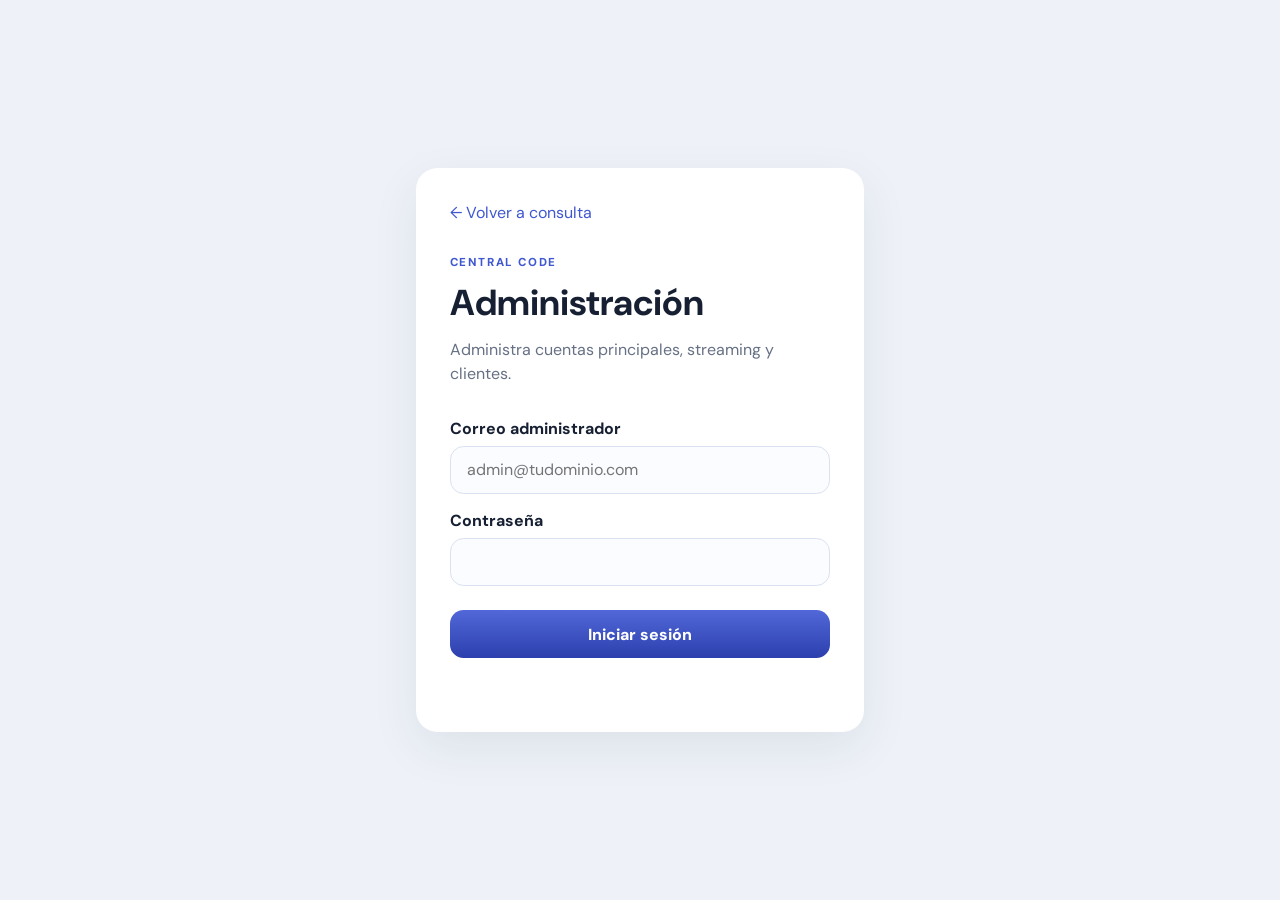
==== static/admin.html @ c5ded58b "Publica CentralCode con consulta OTP, panel admin y tienda. Co-authored-by: Cursor <cursoragent@curs" ====
<!doctype html>
<html lang="es">
  <head>
    <meta charset="utf-8">
    <meta name="viewport" content="width=device-width, initial-scale=1">
    <title>Administración - Central Code</title>
    <link rel="preconnect" href="https://fonts.googleapis.com">
    <link rel="preconnect" href="https://fonts.gstatic.com" crossorigin>
    <link href="https://fonts.googleapis.com/css2?family=DM+Sans:ital,opsz,wght@0,9..40,400;0,9..40,500;0,9..40,600;0,9..40,700;1,9..40,400&display=swap" rel="stylesheet">
    <link rel="stylesheet" href="/static/style.css">
  </head>
  <body class="admin-page">
    <main class="admin-shell">
      <section id="login-view" class="card narrow">
        <a class="back-link" href="/">← Volver a consulta</a>
        <p class="eyebrow">CENTRAL CODE</p>
        <h1>Administración</h1>
        <p class="intro">Administra cuentas principales, streaming y clientes.</p>
        <form id="login-form">
          <label for="admin-email">Correo administrador</label>
          <input id="admin-email" type="email" autocomplete="username" required placeholder="admin@tudominio.com">
          <label for="admin-password">Contraseña</label>
          <input id="admin-password" type="password" autocomplete="current-password" required>
          <button type="submit">Iniciar sesión</button>
        </form>
        <p id="login-message" class="message"></p>
      </section>

      <section id="dashboard" class="admin-app" hidden>
        <aside class="admin-sidebar">
          <div class="sidebar-brand">
            <div class="brand-mark" aria-hidden="true"></div>
            <div>
              <p class="banner-kicker">Central Code</p>
              <strong class="banner-title">Panel admin</strong>
            </div>
          </div>

          <nav class="sidebar-nav" aria-label="Secciones">
            <button type="button" class="nav-item active" data-panel="overview">
              <span class="tab-label">Resumen</span>
              <small>Estado general</small>
            </button>
            <button type="button" class="nav-item" data-panel="main">
              <span class="tab-label">Principales</span>
              <small>Bandejas IMAP</small>
            </button>
            <button type="button" class="nav-item" data-panel="streaming">
              <span class="tab-label">Streaming</span>
              <small>Cuentas de plataforma</small>
            </button>
            <button type="button" class="nav-item" data-panel="clients">
              <span class="tab-label">Clientes</span>
              <small>Celulares y accesos</small>
            </button>
            <button type="button" class="nav-item" data-panel="assign">
              <span class="tab-label">Asociar</span>
              <small>Vincular cuentas</small>
            </button>
            <button type="button" class="nav-item" data-panel="shop">
              <span class="tab-label">Tienda</span>
              <small>Precios y combos</small>
            </button>
          </nav>

          <div class="sidebar-footer">
            <a class="banner-link" href="/">Consulta pública</a>
            <button id="logout-button" class="banner-logout" type="button">Cerrar sesión</button>
          </div>
        </aside>

        <div class="admin-main">
          <header class="admin-topbar">
            <div>
              <p class="eyebrow" id="panel-eyebrow">ESTADO GENERAL</p>
              <h1 id="panel-title">Resumen</h1>
            </div>
            <p id="dashboard-message" class="message top-message"></p>
          </header>

          <div class="admin-content">
            <section class="admin-panel active" data-panel="overview">
              <div class="stats-grid" id="summary-stats"></div>
              <article class="card panel-card">
                <h2>Cuentas por vencer</h2>
                <div id="expiring-list" class="cards-list"></div>
              </article>
              <article class="card panel-card">
                <div class="card-head">
                  <div>
                    <h2>Actividad reciente</h2>
                    <p class="form-hint">Quién entró y qué cambió en el panel.</p>
                  </div>
                </div>
                <div id="audit-list" class="audit-timeline"></div>
              </article>
            </section>

            <section class="admin-panel" data-panel="main" hidden>
              <div class="panel-stack">
                <article class="card panel-card">
                  <div class="card-head">
                    <h2 id="main-form-title">Agregar cuenta principal</h2>
                    <button id="main-cancel-edit" class="secondary compact" type="button" hidden>Cancelar</button>
                  </div>
                  <p class="form-hint">Bandeja real donde llegan todos los códigos. El alias que das a los clientes (ej. cinecolred+bat@gmail.com) apunta a esta misma bandeja.</p>
                  <form id="main-account-form" class="admin-form-grid">
                    <input id="main-edit-id" type="hidden" value="">
                    <div>
                      <label for="main-name">Nombre</label>
                      <input id="main-name" required placeholder="Bandeja RSD">
                    </div>
                    <div>
                      <label for="main-email">Correo IMAP (cuenta principal)</label>
                      <input id="main-email" type="email" required placeholder="cinecolred@gmail.com">
                    </div>
                    <div>
                      <label for="main-password">Contraseña / app password</label>
                      <input id="main-password" type="password" placeholder="Obligatoria al crear">
                    </div>
                    <div>
                      <label for="main-domain">Dominio</label>
                      <input id="main-domain" required placeholder="gmail.com" value="gmail.com">
                    </div>
                    <div>
                      <label for="main-imap-host">Host IMAP</label>
                      <input id="main-imap-host" required placeholder="imap.gmail.com" value="imap.gmail.com">
                    </div>
                    <div>
                      <label for="main-imap-port">Puerto IMAP</label>
                      <input id="main-imap-port" type="number" min="1" max="65535" value="993" required>
                    </div>
                    <div>
                      <label for="main-imap-folder">Carpeta</label>
                      <input id="main-imap-folder" value="INBOX" required>
                    </div>
                    <div class="form-actions">
                      <button id="main-submit" type="submit">Agregar cuenta principal</button>
                    </div>
                  </form>
                </article>
                <article class="card panel-card">
                  <div class="card-head">
                    <h2>Listado</h2>
                    <input id="main-search" class="search-input" type="search" placeholder="Buscar...">
                  </div>
                  <div id="main-accounts-list" class="cards-list"></div>
                </article>
              </div>
            </section>

            <section class="admin-panel" data-panel="streaming" hidden>
              <div class="panel-stack">
                <article class="card panel-card">
                  <div class="card-head">
                    <h2 id="account-form-title">Agregar cuenta de streaming</h2>
                    <button id="account-cancel-edit" class="secondary compact" type="button" hidden>Cancelar</button>
                  </div>
                  <form id="account-form">
                    <input id="account-edit-id" type="hidden" value="">
                    <label for="account-platform">Plataforma (producto de Tienda)</label>
                    <select id="account-platform" required>
                      <option value="">Selecciona un producto</option>
                    </select>
                    <p class="form-hint">Las plataformas salen de los productos activos en Tienda. Si no ves ninguna, créalas allí primero.</p>                    <label for="account-main">Cuenta principal (bandeja IMAP)</label>
                    <select id="account-main">
                      <option value="">Usar IMAP de .env</option>
                    </select>
                    <label for="account-email">Correo alias (el que das a los clientes)</label>
                    <input id="account-email" type="email" required placeholder="cinecolred+bat@gmail.com">
                    <p id="alias-preview" class="form-hint">Ese alias llega a la bandeja de la cuenta principal. No se modifica.</p>
                    <label for="account-name">Nombre de la cuenta</label>
                    <input id="account-name" required placeholder="Cuenta familiar">
                    <label for="account-password">Contraseña de la cuenta</label>
                    <input id="account-password" placeholder="Obligatoria al crear">
                    <label for="account-expires">Fecha de vencimiento</label>
                    <input id="account-expires" type="datetime-local" required>
                    <button id="account-submit" type="submit">Agregar cuenta</button>
                  </form>
                </article>
                <article class="card panel-card">
                  <div class="card-head">
                    <h2>Listado</h2>
                    <input id="account-search" class="search-input" type="search" placeholder="Buscar...">
                  </div>
                  <div id="accounts-list" class="cards-list"></div>
                </article>
              </div>
            </section>

            <section class="admin-panel" data-panel="clients" hidden>
              <div class="panel-stack">
                <article class="card panel-card">
                  <div class="card-head">
                    <h2 id="client-form-title">Agregar cliente</h2>
                    <button id="client-cancel-edit" class="secondary compact" type="button" hidden>Cancelar</button>
                  </div>
                  <form id="client-form">
                    <input id="client-edit-id" type="hidden" value="">
                    <label for="client-name">Nombre completo</label>
                    <input id="client-name" required>
                    <label for="client-phone">Celular</label>
                    <input id="client-phone" type="tel" required>
                    <button id="client-submit" type="submit">Agregar cliente</button>
                  </form>
                </article>
                <article class="card panel-card">
                  <div class="card-head">
                    <h2>Listado</h2>
                    <input id="client-search" class="search-input" type="search" placeholder="Buscar...">
                  </div>
                  <div id="clients-list" class="cards-list"></div>
                </article>
              </div>
            </section>

            <section class="admin-panel" data-panel="assign" hidden>
              <div class="panel-stack">
                <article class="card panel-card">
                  <h2>Asociar cuenta a cliente</h2>
                  <p class="form-hint">Vincula una cuenta de streaming con el celular del cliente. El acceso a códigos vence automáticamente 30 días después de la fecha de asociación.</p>
                  <form id="assignment-form" class="assign-form">
                    <div>
                      <label for="assignment-client">Cliente</label>
                      <select id="assignment-client" required><option value="">Cliente</option></select>
                    </div>
                    <div>
                      <label for="assignment-account">Cuenta</label>
                      <select id="assignment-account" required><option value="">Cuenta</option></select>
                    </div>
                    <div>
                      <label for="assignment-date">Fecha de asociación</label>
                      <input id="assignment-date" type="datetime-local" required>
                    </div>
                    <div class="form-actions">
                      <button type="submit">Asociar</button>
                    </div>
                  </form>
                  <div class="urgency-legend">
                    <span class="legend-label">Leyenda:</span>
                    <span class="badge green">Más de 20 días</span>
                    <span class="badge yellow">Menos de 20 días</span>
                    <span class="badge red">Menos de 10 días</span>
                  </div>
                </article>
                <article class="card panel-card">
                  <div class="card-head">
                    <h2>Asociaciones</h2>
                    <input id="assignment-search" class="search-input" type="search" placeholder="Buscar...">
                  </div>
                  <div id="assignments-list" class="cards-list"></div>
                </article>
              </div>
            </section>

            <section class="admin-panel" data-panel="shop" hidden>
              <div class="stats-grid" id="shop-summary-stats"></div>
              <div class="shop-admin-tabs" role="tablist">
                <button type="button" class="shop-tab active" data-shop-tab="products">Productos</button>
                <button type="button" class="shop-tab" data-shop-tab="combos">Combos</button>
                <button type="button" class="shop-tab" data-shop-tab="discounts">Descuentos</button>
                <button type="button" class="shop-tab" data-shop-tab="stock">Cuentas</button>
              </div>

              <div class="shop-admin-pane active" data-shop-tab="products">
                <div class="panel-stack">
                  <article class="card panel-card">
                    <div class="card-head">
                      <h2 id="shop-product-form-title">Agregar producto</h2>
                      <button id="shop-product-cancel" class="secondary compact" type="button" hidden>Cancelar</button>
                    </div>
                    <form id="shop-product-form" class="admin-form-grid">
                      <input id="shop-product-edit-id" type="hidden" value="">
                      <div>
                        <label for="shop-product-label">Nombre</label>
                        <input id="shop-product-label" required placeholder="Netflix">
                      </div>
                      <div>
                        <label for="shop-product-key">Clave (opcional)</label>
                        <input id="shop-product-key" placeholder="netflix">
                      </div>
                      <div>
                        <label for="shop-product-price">Precio COP</label>
                        <input id="shop-product-price" type="number" min="0" step="1000" required placeholder="25000">
                      </div>
                      <div>
                        <label for="shop-product-category">Categoría</label>
                        <input id="shop-product-category" list="shop-category-list" required value="Streaming">
                        <datalist id="shop-category-list"></datalist>
                      </div>
                      <div>
                        <label for="shop-product-active">Estado</label>
                        <select id="shop-product-active">
                          <option value="1">Activo</option>
                          <option value="0">Oculto</option>
                        </select>
                      </div>
                      <div class="full-row">
                        <label for="shop-product-blurb">Descripción</label>
                        <input id="shop-product-blurb" placeholder="Cuenta compartida / perfil">
                      </div>
                      <div class="full-row">
                        <label for="shop-product-otp-senders">Remitentes OTP (opcional)</label>
                        <input id="shop-product-otp-senders" placeholder="netflix.com, disney.com">
                        <p class="form-hint">Dominios del correo de verificación, separados por coma. Necesario para “Consultar código”.</p>
                      </div>
                      <div class="form-actions">
                        <button id="shop-product-submit" type="submit">Agregar producto</button>
                      </div>
                    </form>                  </article>
                  <article class="card panel-card">
                    <div class="card-head">
                      <h2>Precios del catálogo</h2>
                      <input id="shop-product-search" class="search-input" type="search" placeholder="Buscar...">
                    </div>
                    <div id="shop-products-list" class="cards-list"></div>
                  </article>
                </div>
              </div>

              <div class="shop-admin-pane" data-shop-tab="combos" hidden>
                <div class="panel-stack">
                  <article class="card panel-card">
                    <div class="card-head">
                      <h2 id="shop-combo-form-title">Agregar combo</h2>
                      <button id="shop-combo-cancel" class="secondary compact" type="button" hidden>Cancelar</button>
                    </div>
                    <form id="shop-combo-form">
                      <input id="shop-combo-edit-id" type="hidden" value="">
                      <label for="shop-combo-label">Nombre del combo</label>
                      <input id="shop-combo-label" required placeholder="Pack Streaming">
                      <label for="shop-combo-key">Clave (opcional)</label>
                      <input id="shop-combo-key" placeholder="pack-streaming">
                      <label for="shop-combo-price">Precio combo COP</label>
                      <input id="shop-combo-price" type="number" min="0" step="1000" required>
                      <label for="shop-combo-blurb">Descripción</label>
                      <input id="shop-combo-blurb" placeholder="Netflix + Disney + Max">
                      <label for="shop-combo-active">Estado</label>
                      <select id="shop-combo-active">
                        <option value="1">Activo</option>
                        <option value="0">Oculto</option>
                      </select>
                      <p class="form-hint">Marca los productos incluidos:</p>
                      <div id="shop-combo-items" class="shop-combo-items"></div>
                      <button id="shop-combo-submit" type="submit">Agregar combo</button>
                    </form>
                  </article>
                  <article class="card panel-card">
                    <div class="card-head">
                      <h2>Combos</h2>
                      <input id="shop-combo-search" class="search-input" type="search" placeholder="Buscar...">
                    </div>
                    <div id="shop-combos-list" class="cards-list"></div>
                  </article>
                </div>
              </div>

              <div class="shop-admin-pane" data-shop-tab="discounts" hidden>
                <div class="panel-stack">
                  <article class="card panel-card">
                    <div class="card-head">
                      <h2 id="shop-discount-form-title">Agregar descuento</h2>
                      <button id="shop-discount-cancel" class="secondary compact" type="button" hidden>Cancelar</button>
                    </div>
                    <form id="shop-discount-form" class="admin-form-grid">
                      <input id="shop-discount-edit-id" type="hidden" value="">
                      <div>
                        <label for="shop-discount-code">Código</label>
                        <input id="shop-discount-code" required placeholder="PROMO10">
                      </div>
                      <div>
                        <label for="shop-discount-label">Nombre</label>
                        <input id="shop-discount-label" required placeholder="10% de descuento">
                      </div>
                      <div>
                        <label for="shop-discount-type">Tipo</label>
                        <select id="shop-discount-type">
                          <option value="percent">Porcentaje</option>
                          <option value="fixed">Monto fijo (COP)</option>
                        </select>
                      </div>
                      <div>
                        <label for="shop-discount-value">Valor</label>
                        <input id="shop-discount-value" type="number" min="1" step="1" required>
                      </div>
                      <div>
                        <label for="shop-discount-expires">Vence (opcional)</label>
                        <input id="shop-discount-expires" type="datetime-local">
                      </div>
                      <div>
                        <label for="shop-discount-active">Estado</label>
                        <select id="shop-discount-active">
                          <option value="1">Activo</option>
                          <option value="0">Inactivo</option>
                        </select>
                      </div>
                      <div class="form-actions">
                        <button id="shop-discount-submit" type="submit">Agregar descuento</button>
                      </div>
                    </form>
                  </article>
                  <article class="card panel-card">
                    <div class="card-head">
                      <h2>Cupones</h2>
                      <input id="shop-discount-search" class="search-input" type="search" placeholder="Buscar...">
                    </div>
                    <div id="shop-discounts-list" class="cards-list"></div>
                  </article>
                </div>
              </div>

              <div class="shop-admin-pane" data-shop-tab="stock" hidden>
                <div class="panel-stack">
                  <article class="card panel-card">
                    <div class="card-head">
                      <h2 id="shop-stock-form-title">Agregar cuenta en stock</h2>
                      <button id="shop-stock-cancel" class="secondary compact" type="button" hidden>Cancelar</button>
                    </div>
                    <form id="shop-stock-form">
                      <input id="shop-stock-edit-id" type="hidden" value="">
                      <label for="shop-stock-product">Producto</label>
                      <select id="shop-stock-product" required>
                        <option value="">Selecciona producto</option>
                      </select>
                      <label for="shop-stock-login">Usuario / correo</label>
                      <input id="shop-stock-login" required>
                      <label for="shop-stock-password">Contraseña</label>
                      <input id="shop-stock-password" type="password" placeholder="Obligatoria al crear">
                      <label for="shop-stock-status">Estado</label>
                      <select id="shop-stock-status">
                        <option value="available">Disponible</option>
                        <option value="reserved">Reservada</option>
                        <option value="sold">Vendida</option>
                      </select>
                      <label for="shop-stock-notes">Notas</label>
                      <input id="shop-stock-notes" placeholder="Perfil 1, PIN, etc.">
                      <button id="shop-stock-submit" type="submit">Agregar cuenta</button>
                    </form>
                  </article>
                  <article class="card panel-card">
                    <div class="card-head">
                      <h2>Inventario</h2>
                      <input id="shop-stock-search" class="search-input" type="search" placeholder="Buscar...">
                    </div>
                    <div id="shop-stock-list" class="cards-list"></div>
                  </article>
                </div>
              </div>
            </section>
          </div>
        </div>
      </section>
    </main>
    <script src="/static/api.js"></script>
    <script src="/static/admin.js?v=20260322"></script>
  </body>
</html>
---- static/style.css ----
:root {
  color-scheme: light;
  font-family: "DM Sans", system-ui, sans-serif;
  color: #172033;
  background: #eef2f8;
  --ink: #152038;
  --muted: #667085;
  --line: #d9e0ef;
  --brand: #3f57d0;
  --brand-deep: #2c3fad;
  --surface: #ffffff;
  --soft: #f4f6fc;
}
* { box-sizing: border-box; }
body { margin: 0; min-height: 100vh; display: grid; place-items: center; padding: 1rem; }
body.admin-page.dashboard-open {
  display: block;
  padding: 0;
  background:
    radial-gradient(circle at top right, #dbe4ff 0%, transparent 34%),
    linear-gradient(180deg, #eef2fb 0%, #e7ecf6 100%);
}
body.public-page {
  display: block;
  padding: 1.5rem 1rem 3rem;
  background:
    radial-gradient(circle at top right, #dbe4ff 0%, transparent 36%),
    linear-gradient(180deg, #eef2fb 0%, #e7ecf6 100%);
}
.public-layout {
  display: grid;
  gap: 1.5rem;
  margin: 0 auto;
  width: min(100%, 68rem);
}
body.public-page .shell {
  width: min(100%, 28rem);
  margin: 0 auto;
}
.public-card { border: 1px solid #e4eaf7; }
#access-badge { display: inline-flex; margin-top: .85rem; }
.shop-toggle {
  align-items: center;
  background: #fff;
  border: 1.5px solid var(--brand-deep);
  border-radius: .85rem;
  box-sizing: border-box;
  color: var(--brand-deep);
  display: inline-flex;
  font-size: 1rem;
  font-weight: 700;
  gap: .55rem;
  justify-content: center;
  margin-top: 1rem;
  min-height: 3.1rem;
  padding: .85rem 1.1rem;
  text-decoration: none;
  transition: background .15s ease, color .15s ease, border-color .15s ease;
  width: 100%;
}
.shop-toggle:hover {
  background: #eef1ff;
  border-color: var(--brand);
  color: var(--brand);
}
.shop-toggle:focus-visible {
  outline: 2px solid var(--brand);
  outline-offset: 2px;
}
.cart-badge {
  background: var(--brand);
  border-radius: 999px;
  color: white;
  font-size: .75rem;
  font-weight: 800;
  min-width: 1.4rem;
  padding: .15rem .45rem;
  text-align: center;
}

/* Página /tienda */
body.shop-page {
  display: block;
  min-height: 100vh;
  padding: 0;
  background:
    radial-gradient(circle at top right, #dbe4ff 0%, transparent 34%),
    linear-gradient(180deg, #f3f5fb 0%, #e8edf6 100%);
}
.shop-topbar {
  align-items: center;
  display: grid;
  gap: 1rem;
  grid-template-columns: auto 1fr auto;
  margin: 0 auto;
  max-width: 72rem;
  padding: 1rem 1.25rem;
}
.shop-back {
  color: var(--brand-deep);
  font-weight: 700;
  text-decoration: none;
}
.shop-brand .eyebrow { margin: 0; }
.shop-brand strong {
  display: block;
  font-size: 1.15rem;
}
.shop-cart-trigger {
  align-items: center;
  display: inline-flex;
  gap: .45rem;
  margin: 0;
  min-height: 2.6rem;
  padding: .55rem 1rem;
  width: auto;
}
.shop-page-layout {
  margin: 0 auto;
  max-width: 72rem;
  padding: 0 1.25rem 3rem;
}
.shop-main .shop-intro h1 {
  font-size: clamp(1.6rem, 3vw, 2.1rem);
  letter-spacing: -.03em;
  margin: 0 0 .35rem;
}
.shop-main .shop-intro .intro { margin-bottom: 1.1rem; }
.shop-filters {
  display: grid;
  gap: .75rem 1rem;
  grid-template-columns: minmax(0, 1.4fr) minmax(10rem, .6fr);
  margin-bottom: 1.35rem;
}
.shop-filter-field { display: grid; gap: .35rem; }
.shop-filter-field label {
  color: var(--muted);
  font-size: .78rem;
  font-weight: 700;
  letter-spacing: .04em;
  margin: 0;
  text-transform: uppercase;
}
.shop-filters input,
.shop-filters select {
  margin: 0;
  min-height: 2.75rem;
  width: 100%;
}
.shop-card-grid {
  display: grid;
  gap: 1rem;
  grid-template-columns: repeat(4, minmax(0, 1fr));
}
.store-card {
  background: #fff;
  border: 1px solid #e4eaf7;
  border-radius: 1.1rem;
  box-shadow: 0 .6rem 1.6rem #1520380d;
  display: grid;
  gap: .65rem;
  padding: 1.1rem 1rem 1rem;
  text-align: center;
}
.store-card-logo {
  align-items: center;
  aspect-ratio: 1.6 / 1;
  background: linear-gradient(160deg, #f7f8fc, #eef1f8);
  border-radius: .85rem;
  box-shadow: inset 0 0 0 1px #e7ecf7;
  color: var(--brand);
  display: grid;
  font-size: clamp(1.4rem, 2.5vw, 1.9rem);
  font-weight: 800;
  letter-spacing: .04em;
  place-items: center;
}
.store-card-logo span {
  background: var(--brand);
  border-radius: .7rem;
  color: white;
  display: grid;
  min-height: 3.2rem;
  min-width: 3.2rem;
  place-items: center;
}
.store-card-title {
  color: #6b7280;
  font-size: .72rem;
  font-weight: 700;
  letter-spacing: .04em;
  line-height: 1.35;
  margin: 0;
  min-height: 2.4em;
  text-transform: uppercase;
}
.store-card-meta {
  color: var(--muted);
  font-size: .78rem;
  margin: -.25rem 0 0;
}
.store-card-price {
  color: #152038;
  font-size: 1.35rem;
  font-weight: 800;
  letter-spacing: -.02em;
  margin: 0;
}
.store-card-foot {
  align-items: center;
  display: flex;
  justify-content: space-between;
  gap: .5rem;
  margin-top: .15rem;
}
.store-card-stock {
  color: #98a2b3;
  font-size: .78rem;
}
.store-card-stock.ok { color: #3d7a55; }
.store-card-add {
  background: transparent;
  border: 1px solid var(--brand);
  border-radius: .65rem;
  color: var(--brand-deep);
  font-weight: 700;
  margin: 0;
  min-height: 2.3rem;
  padding: .4rem .75rem;
  width: auto;
}
.cart-drawer {
  inset: 0;
  position: fixed;
  z-index: 40;
}
.cart-backdrop {
  background: #15203866;
  border: 0;
  inset: 0;
  margin: 0;
  min-height: 0;
  padding: 0;
  position: absolute;
  width: auto;
}
.drawer-panel {
  background: #f7f9ff;
  border-left: 1px solid #e4eaf7;
  bottom: 0;
  display: grid;
  gap: .75rem;
  grid-template-rows: auto 1fr auto;
  max-width: 22rem;
  overflow: auto;
  padding: 1rem;
  position: absolute;
  right: 0;
  top: 0;
  width: min(100%, 22rem);
}
.cart-drawer-head {
  align-items: center;
  display: flex;
  justify-content: space-between;
}
.cart-drawer-head h2 { margin: 0; }
.cart-items { display: grid; gap: .65rem; align-content: start; }
.cart-line {
  align-items: center;
  background: white;
  border: 1px solid #e7ecf7;
  border-radius: .85rem;
  display: grid;
  gap: .5rem;
  grid-template-columns: 1fr auto auto;
  padding: .7rem .8rem;
}
.cart-line small {
  color: var(--muted);
  display: block;
  font-size: .78rem;
}
.cart-qty {
  align-items: center;
  display: flex;
  gap: .35rem;
}
.cart-qty button {
  margin: 0;
  min-height: 2rem;
  min-width: 2rem;
  padding: .25rem .45rem;
  width: auto;
}
.cart-footer {
  border-top: 1px solid #e4eaf7;
  display: grid;
  gap: .65rem;
  padding-top: .75rem;
}
.cart-total-row {
  align-items: center;
  display: flex;
  justify-content: space-between;
  font-weight: 700;
}
.cart-discount label {
  color: var(--muted);
  display: block;
  font-size: .78rem;
  font-weight: 700;
  margin-bottom: .35rem;
}
.cart-discount-row {
  display: grid;
  gap: .4rem;
  grid-template-columns: 1fr auto;
}
.cart-discount-row input,
.cart-discount-row button {
  margin: 0;
  min-height: 2.4rem;
}
.cart-savings {
  color: #146c43;
  font-weight: 700;
  margin: 0;
}
.ok-hint { color: #146c43; }
.checkout-button {
  text-align: center;
  width: 100%;
}
.checkout-button.disabled {
  opacity: .45;
  pointer-events: none;
}
body.cart-open { overflow: hidden; }

@media (max-width: 1100px) {
  .shop-card-grid { grid-template-columns: repeat(3, minmax(0, 1fr)); }
}
@media (max-width: 780px) {
  .shop-card-grid { grid-template-columns: repeat(2, minmax(0, 1fr)); }
  .shop-filters { grid-template-columns: 1fr; }
  .shop-topbar { grid-template-columns: 1fr auto; }
  .shop-back { grid-column: 1 / -1; }
}
@media (max-width: 520px) {
  .shop-card-grid { grid-template-columns: 1fr; }
}

.stats-grid {
  display: grid;
  gap: .85rem;
  grid-template-columns: repeat(auto-fit, minmax(8.5rem, 1fr));
  margin-bottom: 1rem;
}
.stat-card {
  background: white;
  border: 1px solid #e4eaf7;
  border-radius: 1rem;
  box-shadow: 0 10px 24px #1520380d;
  display: grid;
  gap: .25rem;
  padding: 1rem 1.1rem;
}
.stat-card small { color: #667085; font-size: .78rem; font-weight: 700; }
.stat-card strong { font-size: 1.55rem; letter-spacing: -.03em; }
.stat-card.green { border-color: #b7e4cd; background: #f2fbf6; }
.stat-card.yellow { border-color: #f0d48a; background: #fff9eb; }
.stat-card.red { border-color: #f0b4b4; background: #fff5f5; }
.search-input {
  max-width: 14rem;
  min-height: 2.5rem;
  padding: .55rem .8rem;
  width: 100%;
}
.admin-link { position: fixed; right: 1.25rem; top: 1.25rem; color: var(--brand-deep); font-weight: 800; text-decoration: none; }
.shell { width: min(100%, 28rem); }
.admin-shell { width: min(100%, 68rem); padding: 2rem 0; }
body.admin-page.dashboard-open .admin-shell {
  width: 100%;
  max-width: none;
  padding: 0;
  min-height: 100vh;
}
.narrow { margin: auto; max-width: 28rem; }
.back-link { color: var(--brand); display: inline-block; margin-bottom: 2rem; text-decoration: none; }

.admin-app {
  display: grid;
  grid-template-columns: 16.5rem minmax(0, 1fr);
  min-height: 100vh;
  width: 100%;
}
#dashboard[hidden],
.admin-app[hidden] {
  display: none !important;
}

.admin-sidebar {
  background: linear-gradient(180deg, #1a2340 0%, #24316a 55%, #2a3b8f 100%);
  color: #f4f6ff;
  display: flex;
  flex-direction: column;
  gap: 1.5rem;
  padding: 1.35rem 1rem 1.25rem;
  position: sticky;
  top: 0;
  height: 100vh;
}

.sidebar-brand {
  align-items: center;
  display: flex;
  gap: .85rem;
  padding: .35rem .45rem .5rem;
}

.sidebar-nav {
  display: grid;
  gap: .45rem;
}

button.nav-item {
  background: transparent;
  border: 1px solid transparent;
  border-radius: 1rem;
  color: #c9d3f5;
  cursor: pointer;
  display: grid;
  gap: .12rem;
  font: inherit;
  justify-items: start;
  margin: 0;
  min-height: 0;
  padding: .85rem 1rem;
  text-align: left;
  transition: .18s ease;
  width: 100%;
}

button.nav-item:hover {
  background: #ffffff12;
  border-color: #ffffff22;
  color: white;
}

button.nav-item.active {
  background: linear-gradient(180deg, #5b72e6 0%, #445ccf 100%);
  border-color: #7f93ff66;
  box-shadow: 0 10px 24px #0d143066;
  color: white;
}

button.nav-item small {
  color: #aebae8;
  font-size: .75rem;
  font-weight: 500;
}

button.nav-item.active small {
  color: #dce3ff;
}

.sidebar-footer {
  display: grid;
  gap: .75rem;
  margin-top: auto;
  padding: .35rem .45rem 0;
}

.admin-main {
  display: grid;
  grid-template-rows: auto 1fr;
  min-width: 0;
}

.brand-mark {
  background: linear-gradient(145deg, #7f93ff, #4d66e8);
  border-radius: .9rem;
  box-shadow: inset 0 0 0 1px #ffffff33;
  flex: 0 0 auto;
  height: 2.6rem;
  width: 2.6rem;
}
.banner-kicker {
  color: #b7c3ff;
  font-size: .72rem;
  font-weight: 700;
  letter-spacing: .16em;
  margin: 0 0 .15rem;
  text-transform: uppercase;
}
.banner-title { display: block; font-size: 1.15rem; font-weight: 700; }
.banner-link {
  color: #d7ddff;
  font-weight: 600;
  text-decoration: none;
}
.banner-link:hover { color: white; }
.banner-logout {
  background: #ffffff14;
  border: 1px solid #ffffff33;
  border-radius: 999px;
  color: white;
  cursor: pointer;
  font: inherit;
  font-weight: 700;
  margin: 0;
  min-height: 2.5rem;
  padding: .55rem 1rem;
  width: auto;
}
.banner-logout:hover { background: #ffffff22; }
.tab-label { font-size: 1rem; font-weight: 700; }

.admin-content {
  display: grid;
  gap: 1.1rem;
  padding: 0 clamp(1rem, 3vw, 2rem) 2.5rem;
  width: min(100%, 78rem);
}
.admin-topbar {
  align-items: end;
  display: flex;
  gap: 1rem;
  justify-content: space-between;
  padding: 1.35rem clamp(1rem, 3vw, 2rem) 1rem;
}
.admin-topbar h1 { margin: 0; font-size: clamp(1.55rem, 3.5vw, 2rem); letter-spacing: -.02em; }
.top-message { margin: 0; text-align: right; min-height: 1.2em; }
.admin-panel[hidden] { display: none !important; }
.panel-stack {
  align-items: start;
  display: grid;
  gap: 1rem;
  grid-template-columns: minmax(0, 1.15fr) minmax(0, .85fr);
}
.panel-card { border: 1px solid #e4eaf7; box-shadow: 0 18px 40px #15203810; }

.admin-form-grid { display: grid; gap: .25rem 1rem; grid-template-columns: repeat(2, minmax(0, 1fr)); }
.admin-form-grid .form-actions { align-self: end; }
.admin-form-grid .form-actions button { margin-top: 1rem; }
.form-hint { color: var(--muted); font-size: .9rem; line-height: 1.45; margin: 0 0 1rem; }
h2 { font-size: 1.05rem; margin-top: 0; }
.assign-form {
  display: grid;
  gap: .35rem 1rem;
  grid-template-columns: repeat(2, minmax(0, 1fr));
}
.assign-form .form-actions { align-self: end; }
.assign-form .form-actions button { margin-top: 1rem; }
.badge {
  border-radius: 999px;
  display: inline-flex;
  font-size: .75rem;
  font-weight: 800;
  padding: .35rem .75rem;
  white-space: nowrap;
  width: fit-content;
}
.badge.green { background: #d8f5e7; color: #146c43; }
.badge.yellow { background: #ffeeba; color: #8a6d00; }
.badge.red { background: #ffd4d4; color: #9b1c1c; }
.urgency-legend {
  align-items: center;
  display: flex;
  flex-wrap: wrap;
  gap: .55rem;
  margin-top: 1.25rem;
}
.urgency-legend .legend-label {
  color: #667085;
  font-size: .85rem;
  font-weight: 600;
  margin-right: .25rem;
}
#assignment-date.urgency-green {
  border-color: #22a06b;
  background: #f2fbf6;
  outline-color: #22a06b44;
}
#assignment-date.urgency-yellow {
  border-color: #d9a21b;
  background: #fff9eb;
  outline-color: #d9a21b44;
}
#assignment-date.urgency-red {
  border-color: #d94c4c;
  background: #fff5f5;
  outline-color: #d94c4c44;
}
.row-actions {
  display: flex;
  flex-wrap: wrap;
  gap: .4rem;
  margin-top: .55rem;
}
button.danger {
  background: #fff5f5;
  border: 1px solid #f0b4b4;
  color: #9b1c1c;
  margin-top: 0;
}
button.danger:hover {
  background: #ffe8e8;
}
.card-head {
  align-items: center;
  display: flex;
  gap: .75rem;
  justify-content: space-between;
}
.assignment-row {
  border: 1px solid #e7ecf7;
  border-left-width: 4px;
  border-radius: .85rem;
  display: grid;
  gap: .2rem;
  margin-top: .65rem;
  padding: .75rem .85rem;
}
.assignment-row.urgency-green { border-left-color: #22a06b; background: #f2fbf6; }
.assignment-row.urgency-yellow { border-left-color: #d9a21b; background: #fff9eb; }
.assignment-row.urgency-red { border-left-color: #d94c4c; background: #fff5f5; }
.mini-card.urgency-green { border-color: #b7e4cd; }
.mini-card.urgency-yellow { border-color: #f0d48a; }
.mini-card.urgency-red { border-color: #f0b4b4; }
.compact { margin: 0; padding: .6rem 1rem; width: auto; }
.cards-list { display: grid; gap: .75rem; }
.mini-card {
  background: var(--soft);
  border: 1px solid #e7ecf7;
  border-radius: 1rem;
  display: grid;
  gap: .28rem;
  padding: 1rem;
}
.mini-card span, .mini-card small, .muted { color: var(--muted); font-size: .9rem; }

.audit-timeline {
  display: grid;
  gap: 0;
  margin-top: .35rem;
}
.audit-row {
  display: grid;
  grid-template-columns: 1.1rem 1fr;
  gap: .85rem;
  padding: .95rem 0;
  border-bottom: 1px solid #e8edf7;
  position: relative;
}
.audit-row:last-child { border-bottom: 0; padding-bottom: .2rem; }
.audit-dot {
  width: .7rem;
  height: .7rem;
  border-radius: 50%;
  margin-top: .35rem;
  background: #9aa6c4;
  box-shadow: 0 0 0 4px #eef2fb;
}
.audit-row.audit-ok .audit-dot { background: #22a06b; box-shadow: 0 0 0 4px #e8f8f0; }
.audit-row.audit-bad .audit-dot { background: #d94c4c; box-shadow: 0 0 0 4px #fdeeee; }
.audit-row.audit-info .audit-dot { background: #3f57d0; box-shadow: 0 0 0 4px #eef1ff; }
.audit-row.audit-muted .audit-dot { background: #8b95ad; box-shadow: 0 0 0 4px #f0f2f7; }
.audit-body { min-width: 0; }
.audit-top {
  display: flex;
  align-items: baseline;
  justify-content: space-between;
  gap: .75rem;
}
.audit-label {
  font-weight: 800;
  color: var(--ink);
  letter-spacing: -.01em;
}
.audit-row.audit-ok .audit-label { color: #146c43; }
.audit-row.audit-bad .audit-label { color: #9b1c1c; }
.audit-row.audit-info .audit-label { color: #2c3fad; }
.audit-time {
  color: var(--muted);
  font-size: .8rem;
  font-weight: 600;
  white-space: nowrap;
}
.audit-actor,
.audit-meta {
  margin: .2rem 0 0;
  color: var(--muted);
  font-size: .88rem;
  line-height: 1.35;
  overflow-wrap: anywhere;
}
.audit-actor { color: #3d4a66; font-weight: 600; }

.card {
  background: var(--surface);
  border-radius: 1.35rem;
  box-shadow: 0 1rem 3rem #17203314;
  padding: clamp(1.35rem, 4vw, 2.1rem);
}
.eyebrow {
  color: var(--brand);
  font-size: .72rem;
  font-weight: 800;
  letter-spacing: .14em;
  margin: 0 0 .55rem;
}
h1 { font-size: clamp(1.75rem, 7vw, 2.25rem); margin: 0; }
.intro { color: var(--muted); line-height: 1.5; margin: .75rem 0 2rem; }
label { display: block; font-weight: 700; margin: 1rem 0 .45rem; }
input, select, button {
  border: 1px solid var(--line);
  border-radius: .85rem;
  font: inherit;
  min-height: 3rem;
  padding: .75rem 1rem;
  width: 100%;
}
input, select { background: #fbfcff; color: var(--ink); }
input:focus, select:focus { border-color: var(--brand); outline: 3px solid #5268d822; }
button {
  background: linear-gradient(180deg, #5268d8 0%, var(--brand-deep) 100%);
  border: 0;
  color: white;
  cursor: pointer;
  font-weight: 800;
  margin-top: 1.5rem;
}
button:disabled { cursor: wait; opacity: .65; }
.result { background: #f1f4ff; border-radius: .9rem; margin-top: 1.5rem; padding: 1.25rem; text-align: center; }
.result-label { color: var(--muted); margin: 0; }
#code { display: block; color: var(--brand-deep); font-size: 2.5rem; letter-spacing: .2em; margin: .4rem 0 1rem; }
.secondary { background: transparent; border: 1px solid var(--brand); color: var(--brand-deep); margin-top: 0; }
.link-button {
  background: #e50914;
  border-radius: .7rem;
  color: #fff;
  display: inline-block;
  font-weight: 800;
  margin-top: .35rem;
  min-height: 3rem;
  padding: .85rem 1.2rem;
  text-decoration: none;
}
.link-button:hover { filter: brightness(1.05); }
#expires, #subscription { color: var(--muted); font-size: .9rem; margin-bottom: 0; }
#subscription { margin-top: .5rem; }
.message { color: #a43d3d; min-height: 1.5em; margin: 1rem 0 0; text-align: center; }
.message.ok { color: #146c43; }
.renewal { background: #eefaf1; border-radius: .9rem; margin-top: 1.5rem; padding: 1.25rem; text-align: center; }
#renewal-message { color: #1f5b34; margin: 0 0 1rem; }
.whatsapp-button {
  background: #25d366;
  border-radius: .7rem;
  color: white;
  display: inline-block;
  font-weight: 800;
  min-height: 3rem;
  padding: .85rem 1.2rem;
  text-decoration: none;
}
.mini-card.expired { border: 1px solid #f0b4b4; background: #fff5f5; }
.renew-label { font-size: .8rem; font-weight: 700; margin: .4rem 0 0; }
.renew-row { align-items: center; display: grid; gap: .5rem; grid-template-columns: 1fr auto; }
.renew-row input, .renew-row button { margin: 0; min-height: 2.5rem; }

@media (max-width: 980px) {
  .admin-app { grid-template-columns: 1fr; }
  .admin-sidebar {
    height: auto;
    position: static;
  }
  .sidebar-nav { grid-template-columns: repeat(2, minmax(0, 1fr)); }
  .panel-stack { grid-template-columns: 1fr; }
  .admin-topbar { align-items: flex-start; flex-direction: column; }
  .top-message { text-align: left; }
}
@media (max-width: 680px) {
  .sidebar-nav { grid-template-columns: 1fr; }
  .admin-form-grid, .assign-form, .renew-row { grid-template-columns: 1fr; }
}

.shop-admin-tabs {
  display: flex;
  flex-wrap: wrap;
  gap: .5rem;
  margin: 0 0 1rem;
}
.shop-tab {
  background: #eef1fb;
  border: 1px solid #d9e0ef;
  border-radius: .7rem;
  color: var(--brand-deep);
  font-weight: 700;
  margin: 0;
  min-height: 2.4rem;
  padding: .45rem .9rem;
  width: auto;
}
.shop-tab.active {
  background: var(--brand);
  border-color: var(--brand);
  color: white;
}
.shop-admin-pane { display: none; }
.shop-admin-pane.active { display: block; }
.shop-combo-items {
  background: var(--soft);
  border: 1px solid var(--line);
  border-radius: .9rem;
  display: grid;
  gap: .45rem;
  margin: .5rem 0 1rem;
  max-height: 16rem;
  overflow: auto;
  padding: .75rem;
}
.combo-item-row {
  align-items: center;
  display: grid;
  gap: .5rem;
  grid-template-columns: auto 1fr 4.5rem;
  margin: 0;
}
.combo-item-row input[type="number"] {
  margin: 0;
  min-height: 2.2rem;
  padding: .35rem .5rem;
}
.shop-price-line {
  color: var(--brand-deep);
  font-weight: 800;
}
.full-row { grid-column: 1 / -1; }
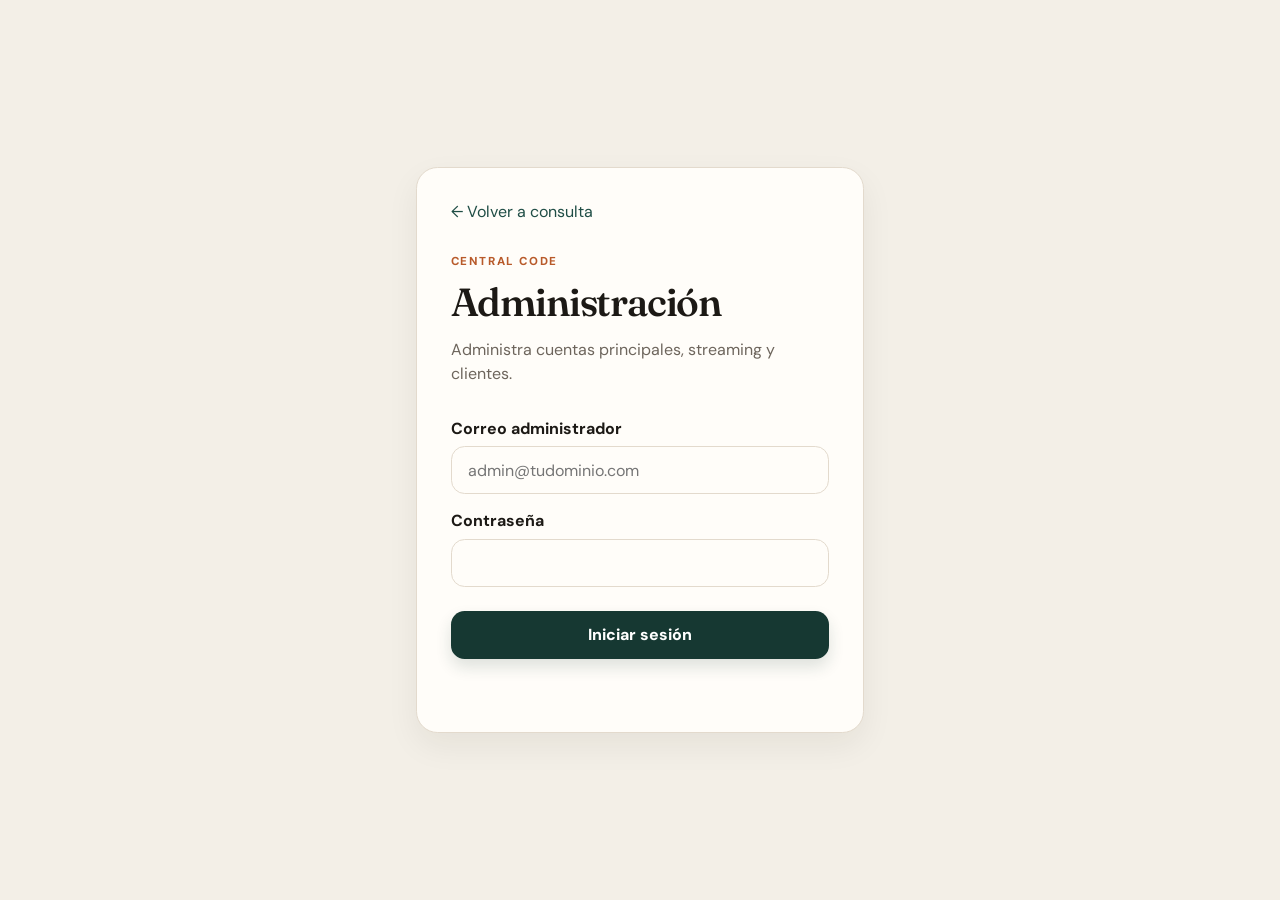
==== commit b266ee9f: "Renueva la interfaz con tipografia, color y animacion de botones. Co-authored-by: Cursor <cursoragen" ====
--- a/static/admin.html
+++ b/static/admin.html
@@ -6,8 +6,8 @@
     <title>Administración - Central Code</title>
     <link rel="preconnect" href="https://fonts.googleapis.com">
     <link rel="preconnect" href="https://fonts.gstatic.com" crossorigin>
-    <link href="https://fonts.googleapis.com/css2?family=DM+Sans:ital,opsz,wght@0,9..40,400;0,9..40,500;0,9..40,600;0,9..40,700;1,9..40,400&display=swap" rel="stylesheet">
-    <link rel="stylesheet" href="/static/style.css">
+    <link href="https://fonts.googleapis.com/css2?family=DM+Sans:ital,opsz,wght@0,9..40,400;0,9..40,500;0,9..40,600;0,9..40,700;1,9..40,400&family=Fraunces:opsz,wght@9..144,560;9..144,640&display=swap" rel="stylesheet">
+    <link rel="stylesheet" href="/static/style.css?v=20260929b">
   </head>
   <body class="admin-page">
     <main class="admin-shell">
--- a/static/style.css
+++ b/static/style.css
@@ -1,31 +1,30 @@
 :root {
   color-scheme: light;
   font-family: "DM Sans", system-ui, sans-serif;
-  color: #172033;
-  background: #eef2f8;
-  --ink: #152038;
-  --muted: #667085;
-  --line: #d9e0ef;
-  --brand: #3f57d0;
-  --brand-deep: #2c3fad;
-  --surface: #ffffff;
-  --soft: #f4f6fc;
+  color: #1c1915;
+  background: #f3efe7;
+  --ink: #1c1915;
+  --muted: #6d655c;
+  --line: #e3dacd;
+  --brand: #1f4d45;
+  --brand-deep: #163832;
+  --accent: #b85a2a;
+  --surface: #fffdf9;
+  --soft: #f7f3eb;
+  --ease-out: cubic-bezier(0.16, 1, 0.3, 1);
 }
 * { box-sizing: border-box; }
 body { margin: 0; min-height: 100vh; display: grid; place-items: center; padding: 1rem; }
 body.admin-page.dashboard-open {
   display: block;
   padding: 0;
-  background:
-    radial-gradient(circle at top right, #dbe4ff 0%, transparent 34%),
-    linear-gradient(180deg, #eef2fb 0%, #e7ecf6 100%);
+  background: var(--background, #f3efe7);
 }
 body.public-page {
   display: block;
   padding: 1.5rem 1rem 3rem;
   background:
-    radial-gradient(circle at top right, #dbe4ff 0%, transparent 36%),
-    linear-gradient(180deg, #eef2fb 0%, #e7ecf6 100%);
+    linear-gradient(180deg, #efe8dc 0%, #f6f3ec 18rem);
 }
 .public-layout {
   display: grid;
@@ -37,13 +36,14 @@
   width: min(100%, 28rem);
   margin: 0 auto;
 }
-.public-card { border: 1px solid #e4eaf7; }
+.public-card { border: 1px solid var(--line); }
 #access-badge { display: inline-flex; margin-top: .85rem; }
 .shop-toggle {
   align-items: center;
   background: #fff;
   border: 1.5px solid var(--brand-deep);
   border-radius: .85rem;
+  box-shadow: 0 .45rem 1rem #16383214;
   box-sizing: border-box;
   color: var(--brand-deep);
   display: inline-flex;
@@ -55,14 +55,17 @@
   min-height: 3.1rem;
   padding: .85rem 1.1rem;
   text-decoration: none;
-  transition: background .15s ease, color .15s ease, border-color .15s ease;
+  transition: background-color 200ms var(--ease-out), color 200ms var(--ease-out), border-color 200ms var(--ease-out), box-shadow 200ms var(--ease-out), transform 200ms var(--ease-out);
   width: 100%;
 }
 .shop-toggle:hover {
-  background: #eef1ff;
+  background: #f3eee4;
   border-color: var(--brand);
+  box-shadow: 0 .75rem 1.4rem #16383222;
   color: var(--brand);
-}
+  transform: translateY(-2px);
+}
+.shop-toggle:active { transform: translateY(1px) scale(0.98); }
 .shop-toggle:focus-visible {
   outline: 2px solid var(--brand);
   outline-offset: 2px;
@@ -83,9 +86,14 @@
   display: block;
   min-height: 100vh;
   padding: 0;
-  background:
-    radial-gradient(circle at top right, #dbe4ff 0%, transparent 34%),
-    linear-gradient(180deg, #f3f5fb 0%, #e8edf6 100%);
+  background: #f6f3ec;
+}
+.shop-topbar {
+  background: color-mix(in srgb, var(--surface) 88%, transparent);
+  border-bottom: 1px solid var(--line);
+  position: sticky;
+  top: 0;
+  z-index: 5;
 }
 .shop-topbar {
   align-items: center;
@@ -153,21 +161,28 @@
   grid-template-columns: repeat(4, minmax(0, 1fr));
 }
 .store-card {
-  background: #fff;
-  border: 1px solid #e4eaf7;
+  background: var(--surface);
+  border: 1px solid var(--line);
   border-radius: 1.1rem;
-  box-shadow: 0 .6rem 1.6rem #1520380d;
+  box-shadow: 0 .35rem 1rem #1c191508;
   display: grid;
   gap: .65rem;
   padding: 1.1rem 1rem 1rem;
   text-align: center;
-}
+  transition: transform 240ms var(--ease-out), box-shadow 240ms var(--ease-out), border-color 240ms var(--ease-out);
+}
+.store-card:hover {
+  border-color: #d5cbbd;
+  box-shadow: 0 1rem 2rem #1c191516;
+  transform: translateY(-6px);
+}
+.store-card:hover .store-card-logo span { transform: scale(1.06); }
 .store-card-logo {
   align-items: center;
   aspect-ratio: 1.6 / 1;
-  background: linear-gradient(160deg, #f7f8fc, #eef1f8);
+  background: linear-gradient(160deg, #fbf8f2, #efe8dc);
   border-radius: .85rem;
-  box-shadow: inset 0 0 0 1px #e7ecf7;
+  box-shadow: inset 0 0 0 1px var(--line);
   color: var(--brand);
   display: grid;
   font-size: clamp(1.4rem, 2.5vw, 1.9rem);
@@ -182,6 +197,7 @@
   display: grid;
   min-height: 3.2rem;
   min-width: 3.2rem;
+  transition: transform 240ms var(--ease-out);
   place-items: center;
 }
 .store-card-title {
@@ -235,7 +251,7 @@
   z-index: 40;
 }
 .cart-backdrop {
-  background: #15203866;
+  background: #1c191566;
   border: 0;
   inset: 0;
   margin: 0;
@@ -245,8 +261,10 @@
   width: auto;
 }
 .drawer-panel {
-  background: #f7f9ff;
-  border-left: 1px solid #e4eaf7;
+  background: #fffdf9;
+  border-left: 1px solid var(--line);
+  box-shadow: -1rem 0 2.5rem #1c191514;
+  transform-origin: right center;
   bottom: 0;
   display: grid;
   gap: .75rem;
@@ -401,7 +419,7 @@
 }
 
 .admin-sidebar {
-  background: linear-gradient(180deg, #1a2340 0%, #24316a 55%, #2a3b8f 100%);
+  background: linear-gradient(180deg, #10241f 0%, #1b3d36 100%);
   color: #f4f6ff;
   display: flex;
   flex-direction: column;
@@ -428,7 +446,7 @@
   background: transparent;
   border: 1px solid transparent;
   border-radius: 1rem;
-  color: #c9d3f5;
+  color: #d5ebe4;
   cursor: pointer;
   display: grid;
   gap: .12rem;
@@ -438,20 +456,22 @@
   min-height: 0;
   padding: .85rem 1rem;
   text-align: left;
-  transition: .18s ease;
+  box-shadow: none;
+  transition: background-color 180ms var(--ease-out), color 180ms var(--ease-out), border-color 180ms var(--ease-out);
   width: 100%;
 }
 
 button.nav-item:hover {
-  background: #ffffff12;
+  background: #ffffff14;
   border-color: #ffffff22;
   color: white;
+  transform: none;
 }
 
 button.nav-item.active {
-  background: linear-gradient(180deg, #5b72e6 0%, #445ccf 100%);
-  border-color: #7f93ff66;
-  box-shadow: 0 10px 24px #0d143066;
+  background: #2d6a5e;
+  border-color: #ffffff33;
+  box-shadow: 0 .55rem 1.1rem #0d1c1844;
   color: white;
 }
 
@@ -700,18 +720,24 @@
 
 .card {
   background: var(--surface);
+  border: 1px solid var(--line);
   border-radius: 1.35rem;
-  box-shadow: 0 1rem 3rem #17203314;
+  box-shadow: 0 .8rem 2rem #1c191510;
   padding: clamp(1.35rem, 4vw, 2.1rem);
 }
 .eyebrow {
-  color: var(--brand);
+  color: var(--accent);
   font-size: .72rem;
   font-weight: 800;
   letter-spacing: .14em;
   margin: 0 0 .55rem;
 }
-h1 { font-size: clamp(1.75rem, 7vw, 2.25rem); margin: 0; }
+h1, h2, .shop-brand strong {
+  font-family: Fraunces, "DM Sans", serif;
+  font-weight: 560;
+  letter-spacing: -.03em;
+}
+h1 { font-size: clamp(1.85rem, 7vw, 2.45rem); margin: 0; }
 .intro { color: var(--muted); line-height: 1.5; margin: .75rem 0 2rem; }
 label { display: block; font-weight: 700; margin: 1rem 0 .45rem; }
 input, select, button {
@@ -722,20 +748,80 @@
   padding: .75rem 1rem;
   width: 100%;
 }
-input, select { background: #fbfcff; color: var(--ink); }
-input:focus, select:focus { border-color: var(--brand); outline: 3px solid #5268d822; }
+input, select { background: #fffdf9; color: var(--ink); }
+input:focus, select:focus, button:focus-visible, a:focus-visible {
+  border-color: var(--brand);
+  outline: 2px solid var(--brand);
+  outline-offset: 2px;
+}
 button {
-  background: linear-gradient(180deg, #5268d8 0%, var(--brand-deep) 100%);
+  background: var(--brand-deep);
   border: 0;
+  box-shadow: 0 .5rem 1rem #16383224;
   color: white;
   cursor: pointer;
   font-weight: 800;
+  isolation: isolate;
   margin-top: 1.5rem;
+  overflow: hidden;
+  position: relative;
+  transition: transform 200ms var(--ease-out), box-shadow 200ms var(--ease-out), background-color 200ms var(--ease-out), opacity 200ms var(--ease-out);
+}
+button::after {
+  background: linear-gradient(110deg, transparent 28%, #ffffff66 48%, transparent 68%);
+  content: "";
+  inset: 0;
+  pointer-events: none;
+  position: absolute;
+  transform: translateX(-130%);
+  transition: transform 520ms var(--ease-out);
+}
+button:hover:not(:disabled) {
+  background: var(--brand);
+  box-shadow: 0 .85rem 1.45rem #16383230;
+  transform: translateY(-2px);
+}
+button:hover:not(:disabled)::after { transform: translateX(130%); }
+button:active:not(:disabled) {
+  box-shadow: 0 .2rem .45rem #16383222;
+  transform: translateY(1px) scale(0.98);
+}
+button.secondary:hover:not(:disabled) { background: #f6f1e8; }
+button.nav-item::after { display: none; }
+button.nav-item:hover:not(:disabled),
+button.nav-item:active:not(:disabled) {
+  background: #ffffff14;
+  box-shadow: none;
+  transform: none;
+}
+button.nav-item.active,
+button.nav-item.active:hover:not(:disabled) {
+  background: #2d6a5e;
+  box-shadow: 0 .55rem 1.1rem #0d1c1844;
 }
 button:disabled { cursor: wait; opacity: .65; }
-.result { background: #f1f4ff; border-radius: .9rem; margin-top: 1.5rem; padding: 1.25rem; text-align: center; }
+@media (prefers-reduced-motion: reduce) {
+  button:hover:not(:disabled),
+  button:active:not(:disabled),
+  button::after,
+  .shop-toggle:hover,
+  .shop-toggle:active,
+  .store-card:hover,
+  .store-card:hover .store-card-logo span,
+  .whatsapp-button:hover,
+  .link-button:hover { transform: none; }
+  button::after { display: none; }
+}
+.result { background: #f7f3eb; border-radius: .9rem; margin-top: 1.5rem; padding: 1.25rem; text-align: center; }
 .result-label { color: var(--muted); margin: 0; }
-#code { display: block; color: var(--brand-deep); font-size: 2.5rem; letter-spacing: .2em; margin: .4rem 0 1rem; }
+#code {
+  display: block;
+  color: var(--ink);
+  font-size: 2.5rem;
+  font-variant-numeric: tabular-nums;
+  letter-spacing: .18em;
+  margin: .4rem 0 1rem;
+}
 .secondary { background: transparent; border: 1px solid var(--brand); color: var(--brand-deep); margin-top: 0; }
 .link-button {
   background: #e50914;
@@ -748,7 +834,16 @@
   padding: .85rem 1.2rem;
   text-decoration: none;
 }
-.link-button:hover { filter: brightness(1.05); }
+.link-button, .whatsapp-button {
+  box-shadow: 0 .5rem 1rem #1c19151f;
+  transition: transform 200ms var(--ease-out), box-shadow 200ms var(--ease-out), filter 200ms var(--ease-out);
+}
+.link-button:hover, .whatsapp-button:hover {
+  box-shadow: 0 .85rem 1.4rem #1c191528;
+  filter: brightness(1.05);
+  transform: translateY(-2px);
+}
+.link-button:active, .whatsapp-button:active { transform: translateY(1px) scale(0.98); }
 #expires, #subscription { color: var(--muted); font-size: .9rem; margin-bottom: 0; }
 #subscription { margin-top: .5rem; }
 .message { color: #a43d3d; min-height: 1.5em; margin: 1rem 0 0; text-align: center; }
@@ -793,8 +888,8 @@
   margin: 0 0 1rem;
 }
 .shop-tab {
-  background: #eef1fb;
-  border: 1px solid #d9e0ef;
+  background: var(--soft);
+  border: 1px solid var(--line);
   border-radius: .7rem;
   color: var(--brand-deep);
   font-weight: 700;
